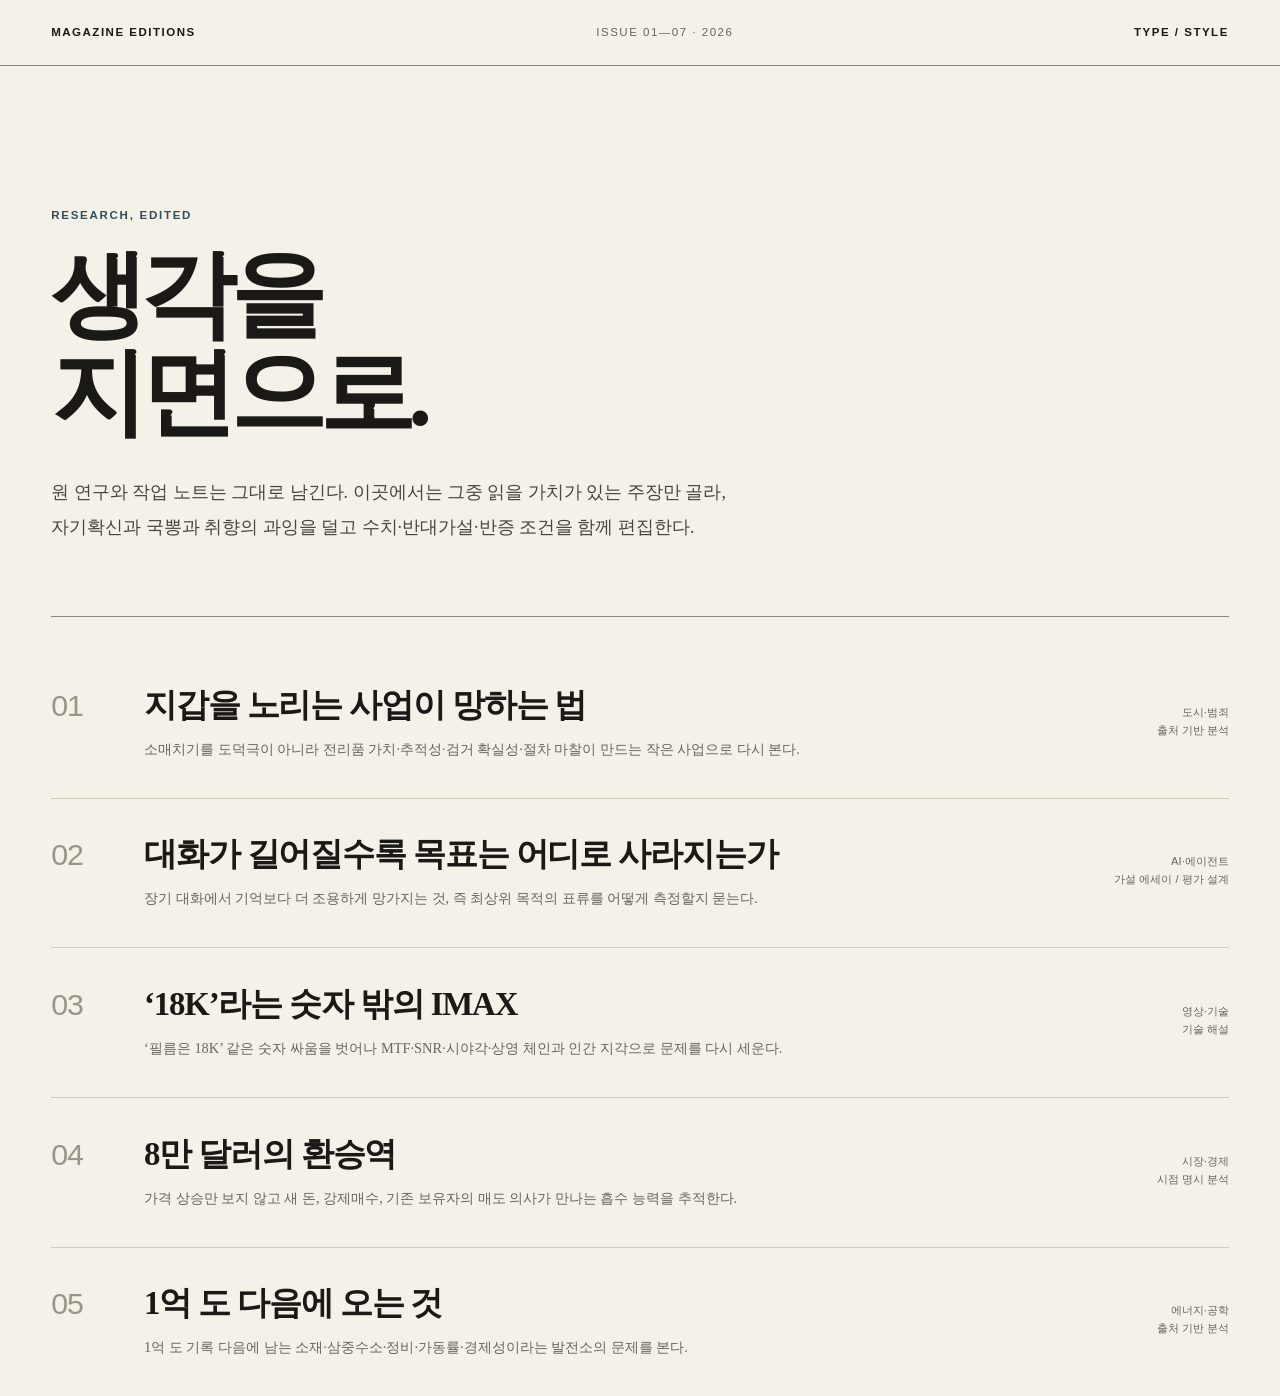
==== docs/index.html @ a23cd403 "Publish typography-first magazine editions" ====
<!doctype html><html lang="ko"><head><meta charset="utf-8"><meta name="viewport" content="width=device-width,initial-scale=1"><meta http-equiv="refresh" content="0; url=magazine/"><title>Magazine Editions</title></head><body><p><a href="magazine/">Magazine Editions</a></p></body></html>
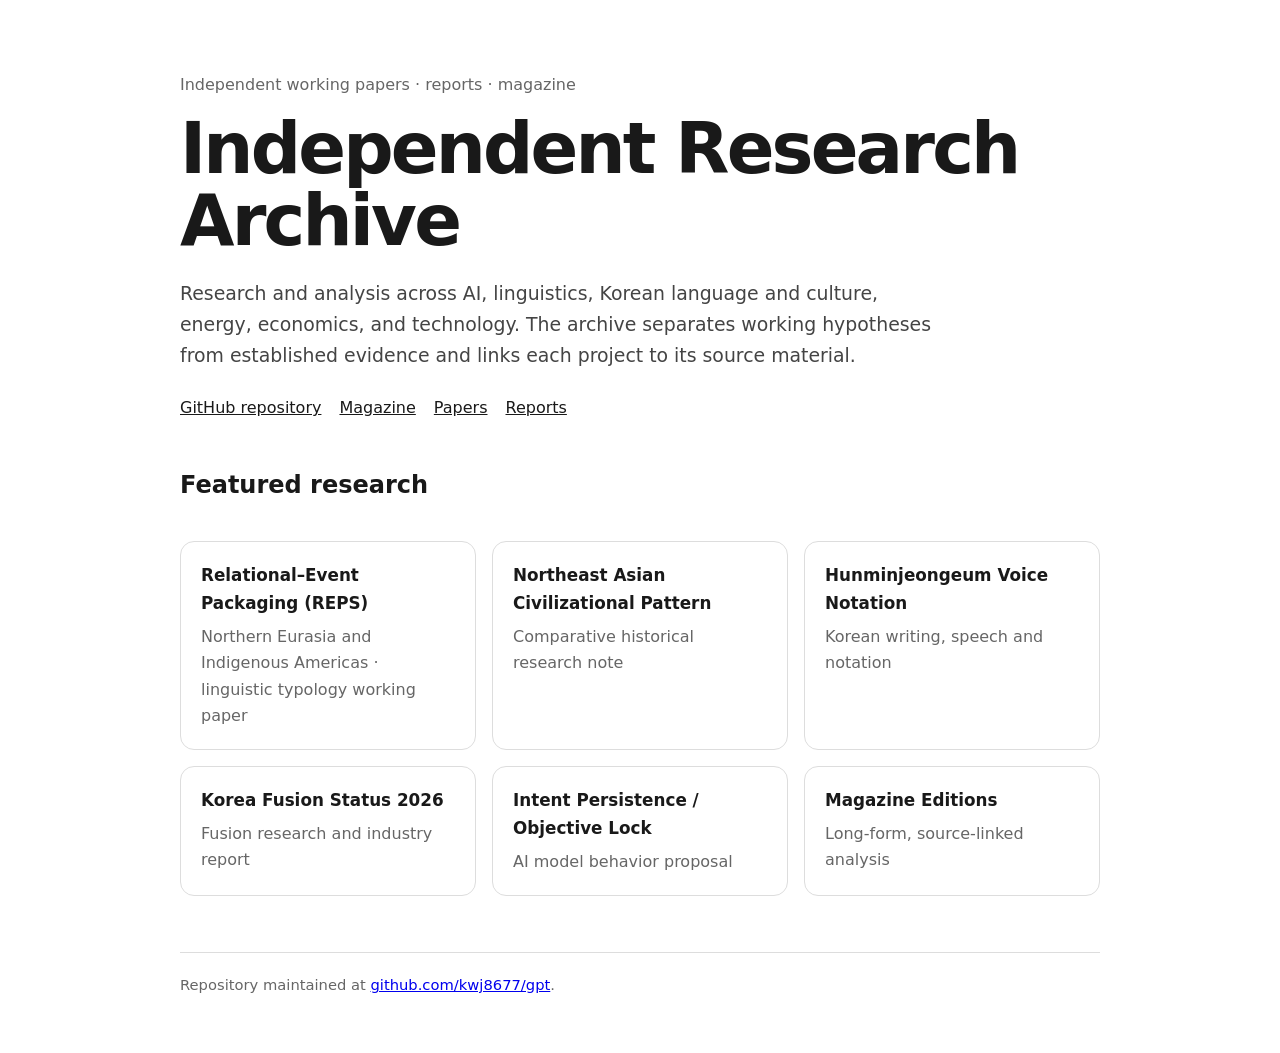
==== commit 1e3769f7: "Improve research archive discoverability" ====
--- a/docs/index.html
+++ b/docs/index.html
@@ -1 +1,36 @@
-<!doctype html><html lang="ko"><head><meta charset="utf-8"><meta name="viewport" content="width=device-width,initial-scale=1"><meta http-equiv="refresh" content="0; url=magazine/"><title>Magazine Editions</title></head><body><p><a href="magazine/">Magazine Editions</a></p></body></html>+<!doctype html>
+<html lang="en">
+<head>
+<meta charset="utf-8">
+<meta name="viewport" content="width=device-width,initial-scale=1">
+<title>Independent Research Archive | AI, Linguistics, Korea, Energy & Economics</title>
+<meta name="description" content="Independent research archive with working papers and evidence-driven reports on AI, linguistics, Korean language and culture, energy, economics, and technology.">
+<meta name="keywords" content="independent research, AI research, linguistics, Korean language, Korea research, energy, fusion, economics, technology, working papers">
+<link rel="canonical" href="https://kwj8677.github.io/gpt/">
+<meta property="og:title" content="Independent Research Archive">
+<meta property="og:description" content="Working papers and evidence-driven reports on AI, linguistics, Korea, energy, economics, and technology.">
+<meta property="og:type" content="website">
+<meta property="og:url" content="https://kwj8677.github.io/gpt/">
+<style>body{font-family:system-ui,-apple-system,BlinkMacSystemFont,"Segoe UI",sans-serif;max-width:920px;margin:0 auto;padding:56px 24px;line-height:1.65;color:#191919}h1{font-size:clamp(2.3rem,6vw,4.4rem);line-height:1.02;letter-spacing:-.04em;margin:0 0 20px}.lead{font-size:1.18rem;max-width:760px;color:#444}.grid{display:grid;grid-template-columns:repeat(auto-fit,minmax(240px,1fr));gap:16px;margin:36px 0}.card{border:1px solid #ddd;border-radius:14px;padding:20px;text-decoration:none;color:inherit}.card:hover{border-color:#777}.card strong{display:block;font-size:1.05rem;margin-bottom:6px}.muted{color:#666}nav{display:flex;gap:18px;flex-wrap:wrap;margin:24px 0 44px}nav a{color:inherit}footer{margin-top:56px;padding-top:20px;border-top:1px solid #ddd;color:#666;font-size:.92rem}</style>
+</head>
+<body>
+<header>
+<p class="muted">Independent working papers · reports · magazine</p>
+<h1>Independent Research Archive</h1>
+<p class="lead">Research and analysis across AI, linguistics, Korean language and culture, energy, economics, and technology. The archive separates working hypotheses from established evidence and links each project to its source material.</p>
+<nav><a href="https://github.com/kwj8677/gpt">GitHub repository</a><a href="magazine/">Magazine</a><a href="https://github.com/kwj8677/gpt/tree/main/papers">Papers</a><a href="https://github.com/kwj8677/gpt/tree/main/reports">Reports</a></nav>
+</header>
+<main>
+<h2>Featured research</h2>
+<div class="grid">
+<a class="card" href="research/reps/"><strong>Relational–Event Packaging (REPS)</strong><span class="muted">Northern Eurasia and Indigenous Americas · linguistic typology working paper</span></a>
+<a class="card" href="https://github.com/kwj8677/gpt/blob/main/papers/northeast-asian-civilizational-pattern.ko.md"><strong>Northeast Asian Civilizational Pattern</strong><span class="muted">Comparative historical research note</span></a>
+<a class="card" href="https://github.com/kwj8677/gpt/blob/main/docs/hunminjeongeum-voice-notation.md"><strong>Hunminjeongeum Voice Notation</strong><span class="muted">Korean writing, speech and notation</span></a>
+<a class="card" href="https://github.com/kwj8677/gpt/blob/main/reports/korea-fusion-status-2026-06-24.md"><strong>Korea Fusion Status 2026</strong><span class="muted">Fusion research and industry report</span></a>
+<a class="card" href="https://github.com/kwj8677/gpt/blob/main/research/intent-persistence-objective-lock.md"><strong>Intent Persistence / Objective Lock</strong><span class="muted">AI model behavior proposal</span></a>
+<a class="card" href="magazine/"><strong>Magazine Editions</strong><span class="muted">Long-form, source-linked analysis</span></a>
+</div>
+</main>
+<footer>Repository maintained at <a href="https://github.com/kwj8677/gpt">github.com/kwj8677/gpt</a>.</footer>
+</body>
+</html>
